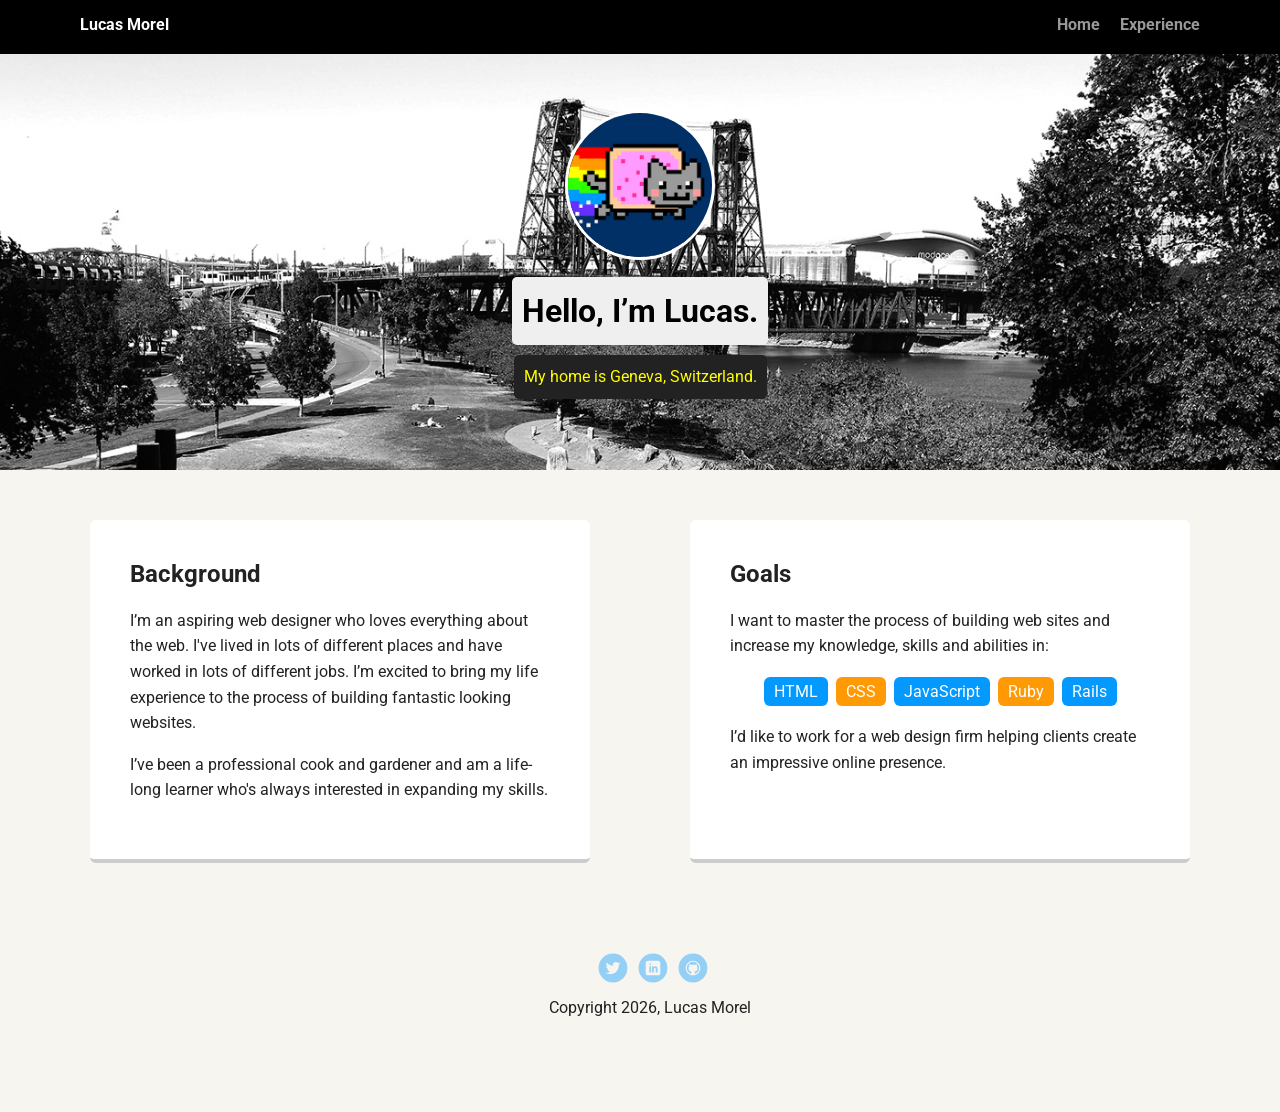
==== portfolio_update_v1/index.html @ 5bbcdefa "feat: Template du projet" ====
<!doctype html>
<html lang="en">
<head>
  <meta charset="utf-8">
  <title>Lucas Morel's Profile</title>
  <meta name="viewport" content="width=device-width, initial-scale=1.0">
  <link rel="stylesheet" href="styles.css">
  <link href="https://fonts.googleapis.com/css?family=Muli%7CRoboto:400,300,500,700,900" rel="stylesheet"></head>
  <body>

    <div class="main-nav">
        <ul class="nav">
          <li class="name">Lucas Morel</li>
          <li><a href="#">Home</a></li>
          <li><a href="#">Experience</a></li>
        </ul>
    </div>

    <header>
      <img src="images/me.png" alt="Drawing of Lucas Morel" class="profile-image">
      <h1 class="tag name">Hello, I’m Lucas.</h1>
      <p class="tag location">My home is Geneva, Switzerland.</p>
    </header>

    <main class="flex">
      <div class="card">
        <h2>Background</h2>
        <p>I’m an aspiring web designer who loves everything about the web. I've lived in lots of different places and have worked in lots of different jobs. I’m excited to bring my life experience to the process of building fantastic looking websites.</p>
        <p>I’ve been a professional cook and gardener and am a life-long learner who's always interested in expanding my skills.</p>
      </div>

      <div class="card">
        <h2>Goals</h2>
        <p>I want to master the process of building web sites and increase my knowledge, skills and abilities in:</p>
        <ul class="skills">
          <li>HTML</li>
          <li>CSS</li>
          <li>JavaScript</li>
          <li>Ruby</li>
          <li>Rails</li>
        </ul>
        <p>I’d like to work for a web design firm helping clients create an impressive online presence.</p>
      </div>

    </main>
    <footer>
      <ul>
        <li><a href="#" class="social twitter">Twitter</a></li>
        <li><a href="#" class="social linkedin">LinkedIn</a></li>
        <li><a href="#" class="social github">Github</a></li>
      </ul>
      <p class="copyright">Copyright 2026, Lucas Morel</p>
    </footer>
  </body>
  </html>
---- portfolio_update_v1/styles.css ----
/* Global Layout Set-up */
* { 
  box-sizing: border-box;
}
  
body {
  margin: 0;
  padding: 0;
  text-align: center;
  font-family: 'Roboto', sans-serif;
  color: #222;
  background: #f7f5f0;
}
/* Link Styles */

a {
  text-decoration: none;
  color: #999;
}
a:hover {
  color: #6633ff;
}

/* Section Styles */

.main-nav {
  width: 100%;
  background: black;
  min-height: 30px;
  padding: 10px;
  position: fixed;
  text-align: center;
}
.nav {
  display: flex;
  justify-content: space-around;
  font-weight: 700;
  list-style-type: none;
  margin: 0 auto;
  padding: 0;
}

.nav .name {
    display: block;
    margin-right: auto;
    color: white;
}
.nav li {
  padding: 5px 10px 10px 10px;
}
.nav a {
  transition: all .5s;
}
.nav a:hover {
  color: white
}

header {
  text-align: center;
  background: url('images/portland.jpg') no-repeat top center ;
  background-size: cover;
  overflow: hidden;
  padding-top: 60px;
}
header {
  line-height: 1.5;
}
header .profile-image {
  margin-top: 50px;
  width: 150px;
  height: 150px;
  border-radius: 50%;
  border: 3px solid white;
  transition: all .5s;
}
header .profile-image:hover {
  transform: scale(1.2) rotate(5deg);
}
.tag {
  background-color: #efefef;
  color: black;
  padding: 10px;
  border-radius: 5px;
  display: table;
  margin: 10px auto;
} 
.location {
  background-color: #222;
  color: yellow;
}
.card {
  margin: 30px;
  padding: 20px 40px 40px;
  max-width: 500px;
  text-align: left;
  background: #fff;
  border-bottom: 4px solid #ccc;
  border-radius: 6px;
  transition: all .5s;
}
.card:hover {
  border-color: #ff99ff;
}

ul.skills {
  padding: 0;
  text-align: center;
}

.skills li {
  border-radius: 6px;
  display: inline-block;
  background: #ff9904;
  color: white;
  padding: 5px 10px;
  margin: 2px;
}

.skills li:nth-child(odd) {
  background: #0399ff;
}

footer {
  width: 100%;
  min-height: 30px;
  padding: 20px 0 40px 20px;
}

footer .copyright {
  top: -8px;
  font-size: .75em;
}

footer ul {
  list-style-type: none;
  margin: 0;
  padding: 0;
}

footer ul li {
  display: inline-block;
}

a.social {
  display: inline-block;
  text-indent: -9999px;
  margin-left: 5px;
  width: 30px;
  height: 30px;
  background-size: 30px 30px;
  opacity: .4;
  transition: all .5s;
}
a.twitter {
  background-image: url(images/twitter.svg);
}
a.linkedin {
  background-image: url(images/linkedin.svg);
}
a.github {
  background-image: url(images/github.svg);
}
a.social:hover {
  opacity: 1;
}
.clearfix {
  clear: both;
}

/* Styles for larger screens */
@media screen and (min-width: 720px) {
  
  .flex {
      display: -ms-flexbox;      /* TWEENER - IE 10 */
      display: flex; 
      max-width: 1200px;
      -ms-flex-pack: distribute;
      justify-content: space-around;
      margin: 0 auto;
  }

  header {
    min-height: 470px;
  }

  .nav {
    max-width: 1200px;
    padding: 0 30px;
  }


  main {
    padding-top: 20px;
  }

  main p {
    line-height: 1.6em;
  }

  footer {
    font-size: 1.3em;
    max-width: 1200px;
    margin: 40px auto;
  }

}
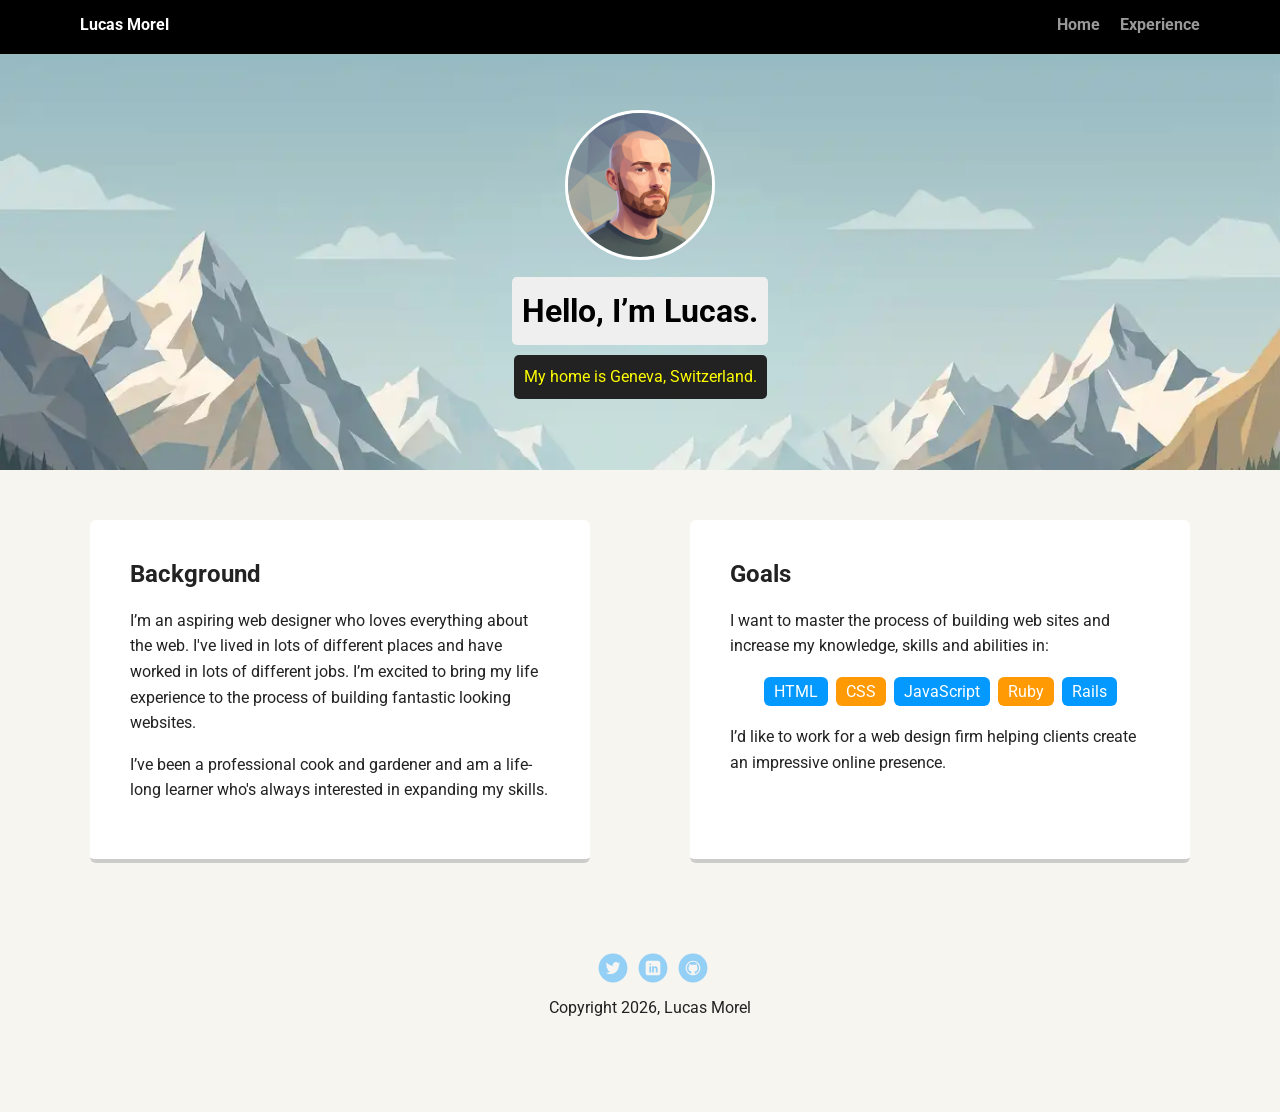
==== commit 2c813e72: "feat: Intégration des images" ====
--- a/portfolio_update_v1/index.html
+++ b/portfolio_update_v1/index.html
@@ -17,7 +17,7 @@
     </div>
 
     <header>
-      <img src="images/me.png" alt="Drawing of Lucas Morel" class="profile-image">
+      <img src="images/portrait.webp" alt="Drawing of Lucas Morel" class="profile-image">
       <h1 class="tag name">Hello, I’m Lucas.</h1>
       <p class="tag location">My home is Geneva, Switzerland.</p>
     </header>
--- a/portfolio_update_v1/styles.css
+++ b/portfolio_update_v1/styles.css
@@ -1,8 +1,8 @@
 /* Global Layout Set-up */
-* { 
+* {
   box-sizing: border-box;
 }
-  
+
 body {
   margin: 0;
   padding: 0;
@@ -57,7 +57,7 @@
 
 header {
   text-align: center;
-  background: url('images/portland.jpg') no-repeat top center ;
+  background: url('images/background.webp') no-repeat top center ;
   background-size: cover;
   overflow: hidden;
   padding-top: 60px;
@@ -83,7 +83,7 @@
   border-radius: 5px;
   display: table;
   margin: 10px auto;
-} 
+}
 .location {
   background-color: #222;
   color: yellow;
@@ -169,10 +169,10 @@
 
 /* Styles for larger screens */
 @media screen and (min-width: 720px) {
-  
+
   .flex {
       display: -ms-flexbox;      /* TWEENER - IE 10 */
-      display: flex; 
+      display: flex;
       max-width: 1200px;
       -ms-flex-pack: distribute;
       justify-content: space-around;
@@ -204,4 +204,3 @@
   }
 
 }
-
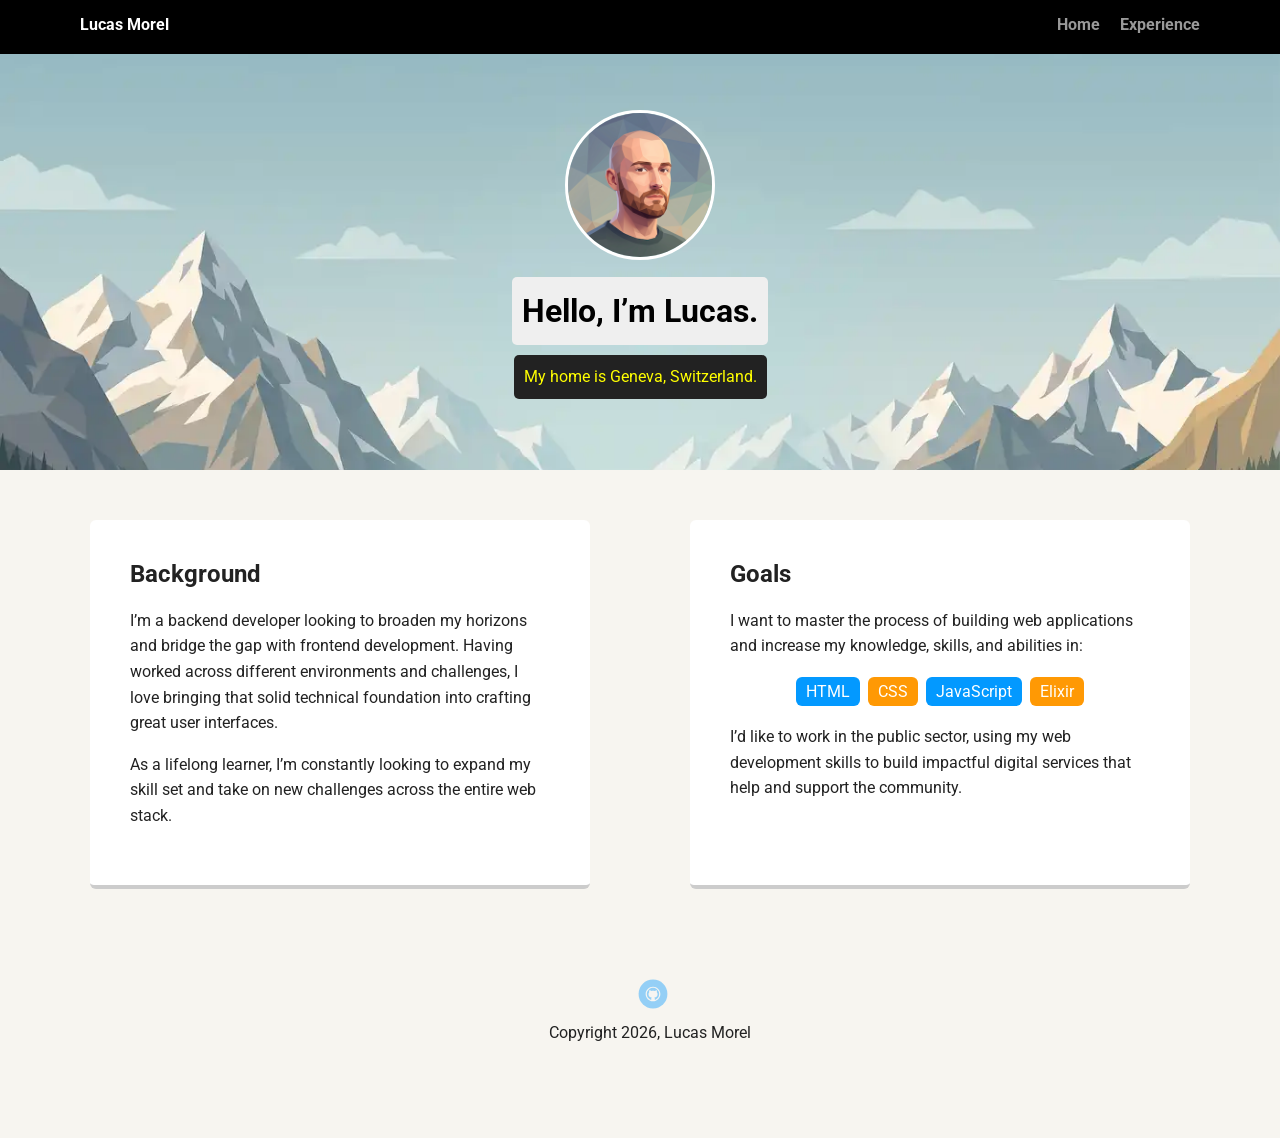
==== commit 5b849aa2: "feat: Mise à jour du texte et des réseaux sociaux" ====
--- a/portfolio_update_v1/index.html
+++ b/portfolio_update_v1/index.html
@@ -25,29 +25,26 @@
     <main class="flex">
       <div class="card">
         <h2>Background</h2>
-        <p>I’m an aspiring web designer who loves everything about the web. I've lived in lots of different places and have worked in lots of different jobs. I’m excited to bring my life experience to the process of building fantastic looking websites.</p>
-        <p>I’ve been a professional cook and gardener and am a life-long learner who's always interested in expanding my skills.</p>
+        <p>I’m a backend developer looking to broaden my horizons and bridge the gap with frontend development. Having worked across different environments and challenges, I love bringing that solid technical foundation into crafting great user interfaces.</p>
+        <p>As a lifelong learner, I’m constantly looking to expand my skill set and take on new challenges across the entire web stack.</p>
       </div>
 
       <div class="card">
         <h2>Goals</h2>
-        <p>I want to master the process of building web sites and increase my knowledge, skills and abilities in:</p>
+        <p>I want to master the process of building web applications and increase my knowledge, skills, and abilities in:</p>
         <ul class="skills">
           <li>HTML</li>
           <li>CSS</li>
           <li>JavaScript</li>
-          <li>Ruby</li>
-          <li>Rails</li>
+          <li>Elixir</li>
         </ul>
-        <p>I’d like to work for a web design firm helping clients create an impressive online presence.</p>
+        <p>I’d like to work in the public sector, using my web development skills to build impactful digital services that help and support the community.</p>
       </div>
 
     </main>
     <footer>
       <ul>
-        <li><a href="#" class="social twitter">Twitter</a></li>
-        <li><a href="#" class="social linkedin">LinkedIn</a></li>
-        <li><a href="#" class="social github">Github</a></li>
+        <li><a href="https://github.com/numeyoga" class="social github">Github</a></li>
       </ul>
       <p class="copyright">Copyright 2026, Lucas Morel</p>
     </footer>
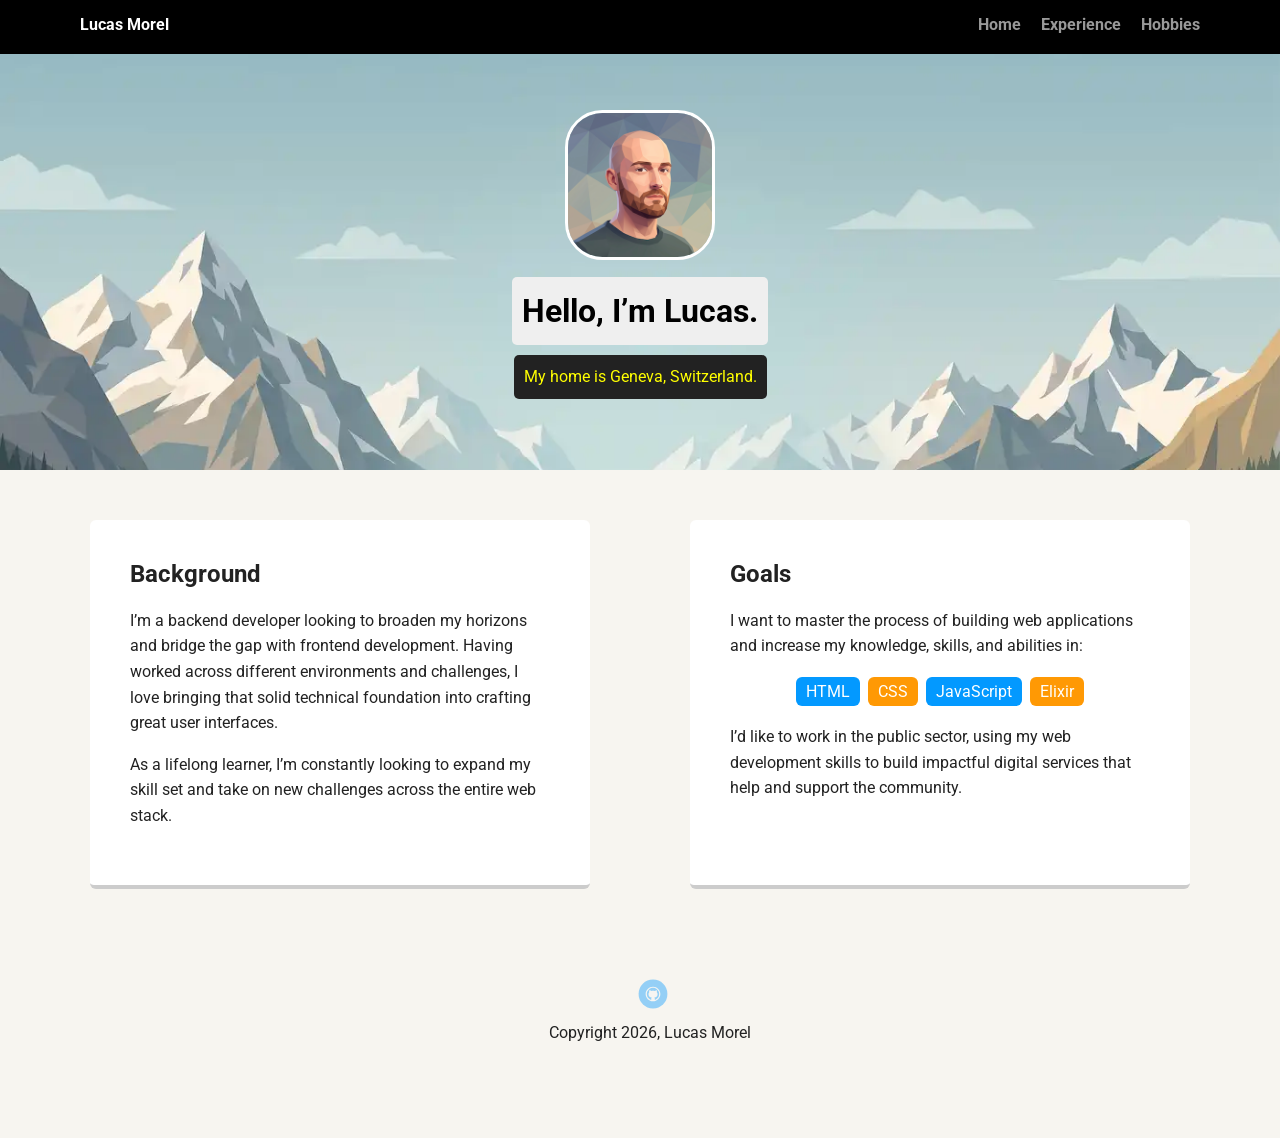
==== commit 672784c4: "feat: Ajout des points supplémentaires" ====
--- a/portfolio_update_v1/index.html
+++ b/portfolio_update_v1/index.html
@@ -8,13 +8,14 @@
   <link href="https://fonts.googleapis.com/css?family=Muli%7CRoboto:400,300,500,700,900" rel="stylesheet"></head>
   <body>
 
-    <div class="main-nav">
+    <nav class="main-nav">
         <ul class="nav">
           <li class="name">Lucas Morel</li>
-          <li><a href="#">Home</a></li>
-          <li><a href="#">Experience</a></li>
+          <li><a href="index.html">Home</a></li>
+          <li><a href="experience.html">Experience</a></li>
+          <li><a href="hobby.html">Hobbies</a></li>
         </ul>
-    </div>
+    </nav>
 
     <header>
       <img src="images/portrait.webp" alt="Drawing of Lucas Morel" class="profile-image">
@@ -23,13 +24,13 @@
     </header>
 
     <main class="flex">
-      <div class="card">
+      <article class="card">
         <h2>Background</h2>
         <p>I’m a backend developer looking to broaden my horizons and bridge the gap with frontend development. Having worked across different environments and challenges, I love bringing that solid technical foundation into crafting great user interfaces.</p>
         <p>As a lifelong learner, I’m constantly looking to expand my skill set and take on new challenges across the entire web stack.</p>
-      </div>
+      </article>
 
-      <div class="card">
+      <article class="card">
         <h2>Goals</h2>
         <p>I want to master the process of building web applications and increase my knowledge, skills, and abilities in:</p>
         <ul class="skills">
@@ -39,7 +40,7 @@
           <li>Elixir</li>
         </ul>
         <p>I’d like to work in the public sector, using my web development skills to build impactful digital services that help and support the community.</p>
-      </div>
+      </article>
 
     </main>
     <footer>
--- a/portfolio_update_v1/styles.css
+++ b/portfolio_update_v1/styles.css
@@ -39,11 +39,10 @@
   margin: 0 auto;
   padding: 0;
 }
-
 .nav .name {
-    display: block;
-    margin-right: auto;
-    color: white;
+  display: block;
+  margin-right: auto;
+  color: white;
 }
 .nav li {
   padding: 5px 10px 10px 10px;
@@ -69,12 +68,12 @@
   margin-top: 50px;
   width: 150px;
   height: 150px;
-  border-radius: 50%;
+  border-radius: 25%;
   border: 3px solid white;
   transition: all .5s;
 }
 header .profile-image:hover {
-  transform: scale(1.2) rotate(5deg);
+  transform: scale(1.2) rotate(-10deg);
 }
 .tag {
   background-color: #efefef;
@@ -151,12 +150,6 @@
   opacity: .4;
   transition: all .5s;
 }
-a.twitter {
-  background-image: url(images/twitter.svg);
-}
-a.linkedin {
-  background-image: url(images/linkedin.svg);
-}
 a.github {
   background-image: url(images/github.svg);
 }
@@ -165,6 +158,42 @@
 }
 .clearfix {
   clear: both;
+}
+
+.card.flex {
+    display: flex;
+    flex-direction: column;
+    flex: 1 1 0;
+    max-width: none;   /* retire le plafond de 500px */
+    margin: 30px 15px;
+}
+
+.hobby-motorcycle {
+    margin-top: 50px;
+    width: 150px;
+    height: 150px;
+    border-radius: 50%;
+    border: 3px solid white;
+    transition: all .5s;
+    align-self: center;
+}
+
+.hobby-motorcycle:hover {
+  transform: scale(1.2) rotate(-10deg);
+}
+
+.hobby-beer {
+    margin-top: 50px;
+    width: 150px;
+    height: 150px;
+    border-radius: 50%;
+    border: 3px solid white;
+    transition: all .5s;
+    align-self: center;
+}
+
+.hobby-beer:hover {
+  transform: scale(1.2) rotate(10deg);
 }
 
 /* Styles for larger screens */
